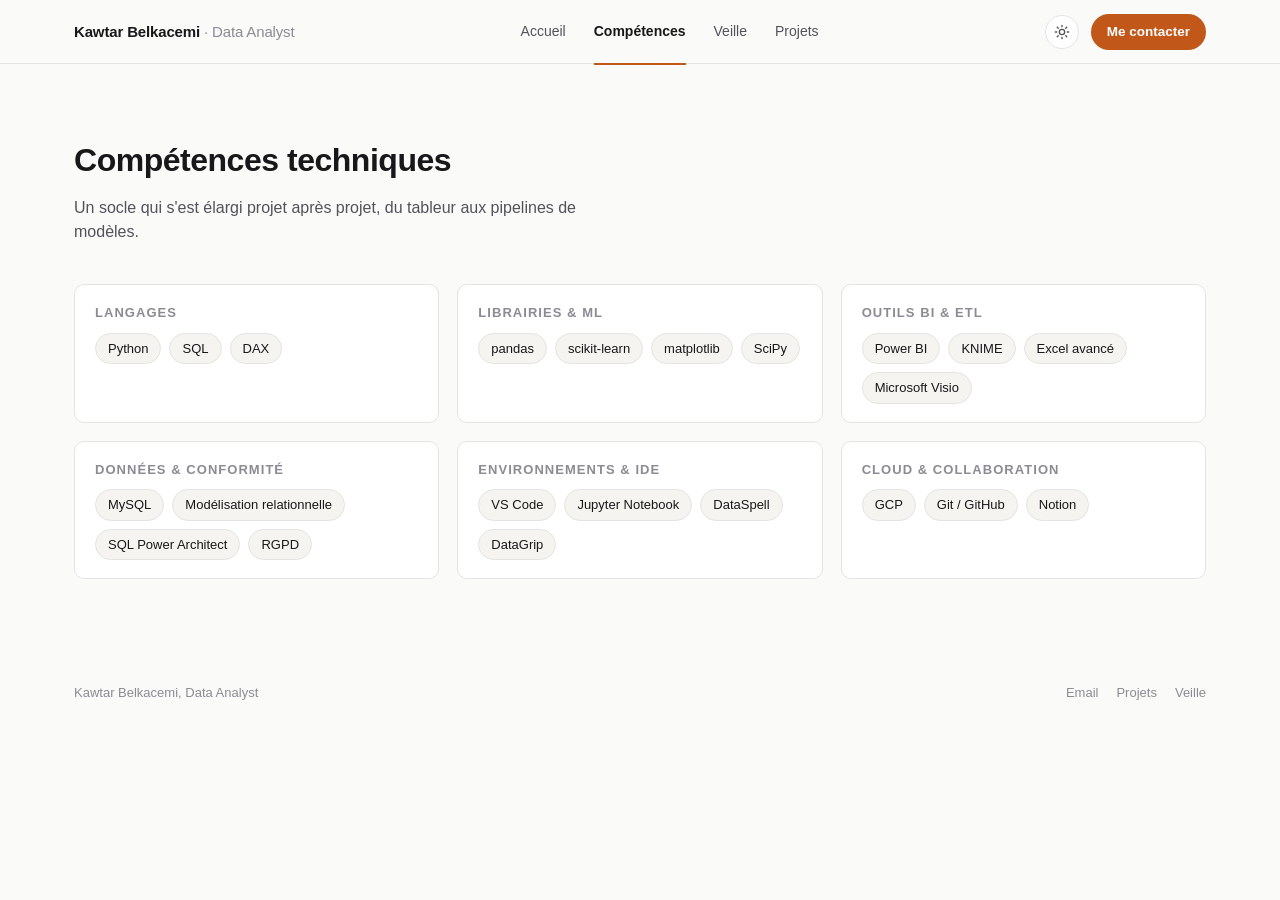
==== competences.html @ e14adc91 "Decouper le portfolio en 4 pages (accueil, competences, veille, projets)" ====
<!doctype html>
<html lang="fr">
<head>
<meta charset="utf-8">
<meta name="viewport" content="width=device-width, initial-scale=1">
<title>Compétences — Kawtar Belkacemi</title>
<meta name="description" content="Compétences techniques de Kawtar Belkacemi, Data Analyst : Python, SQL, Power BI, KNIME, machine learning, conformité RGPD.">
<link rel="stylesheet" href="style.css">
</head>
<body>

<header class="nav">
  <div class="wrap">
    <a class="brand" href="index.html">Kawtar Belkacemi <span>· Data Analyst</span></a>
    <nav class="links">
      <a href="index.html">Accueil</a>
      <a href="competences.html" class="active">Compétences</a>
      <a href="veille.html">Veille</a>
      <a href="projets.html">Projets</a>
    </nav>
    <div class="nav-actions">
      <button class="theme-toggle" id="themeToggle" aria-label="Changer de thème">
        <svg width="16" height="16" viewBox="0 0 24 24" fill="none" stroke="currentColor" stroke-width="2" stroke-linecap="round"><circle cx="12" cy="12" r="4"></circle><path d="M12 2v2M12 20v2M4.9 4.9l1.4 1.4M17.7 17.7l1.4 1.4M2 12h2M20 12h2M4.9 19.1l1.4-1.4M17.7 6.3l1.4-1.4"></path></svg>
      </button>
      <a class="nav-cta" href="mailto:kawtar.belkacemi@gmail.com">Me contacter</a>
    </div>
  </div>
</header>

<main>
  <section id="competences" class="no-border">
    <div class="wrap">
      <div class="section-head">
        <h2>Compétences techniques</h2>
        <p>Un socle qui s'est élargi projet après projet, du tableur aux pipelines de modèles.</p>
      </div>
      <div class="skill-groups" style="grid-template-columns: repeat(3, 1fr); display:grid; gap:18px;">
        <div class="skill-group">
          <h3>Langages</h3>
          <div class="pill-row">
            <span class="pill">Python</span><span class="pill">SQL</span><span class="pill">DAX</span>
          </div>
        </div>
        <div class="skill-group">
          <h3>Librairies &amp; ML</h3>
          <div class="pill-row">
            <span class="pill">pandas</span><span class="pill">scikit-learn</span><span class="pill">matplotlib</span><span class="pill">SciPy</span>
          </div>
        </div>
        <div class="skill-group">
          <h3>Outils BI &amp; ETL</h3>
          <div class="pill-row">
            <span class="pill">Power BI</span><span class="pill">KNIME</span><span class="pill">Excel avancé</span><span class="pill">Microsoft Visio</span>
          </div>
        </div>
        <div class="skill-group">
          <h3>Données &amp; conformité</h3>
          <div class="pill-row">
            <span class="pill">MySQL</span><span class="pill">Modélisation relationnelle</span><span class="pill">SQL Power Architect</span><span class="pill">RGPD</span>
          </div>
        </div>
        <div class="skill-group">
          <h3>Environnements &amp; IDE</h3>
          <div class="pill-row">
            <span class="pill">VS Code</span><span class="pill">Jupyter Notebook</span><span class="pill">DataSpell</span><span class="pill">DataGrip</span>
          </div>
        </div>
        <div class="skill-group">
          <h3>Cloud &amp; collaboration</h3>
          <div class="pill-row">
            <span class="pill">GCP</span><span class="pill">Git / GitHub</span><span class="pill">Notion</span>
          </div>
        </div>
      </div>
    </div>
  </section>
</main>

<footer>
  <div class="wrap">
    <p>Kawtar Belkacemi, Data Analyst</p>
    <div class="foot-links">
      <a href="mailto:kawtar.belkacemi@gmail.com">Email</a>
      <a href="projets.html">Projets</a>
      <a href="veille.html">Veille</a>
    </div>
  </div>
</footer>

<script src="script.js"></script>
</body>
</html>
---- style.css ----
:root {
  --bg: #fafaf9;
  --bg-alt: #f2f1ee;
  --surface: #ffffff;
  --text: #18181b;
  --text-muted: #52525b;
  --text-faint: #8b8b93;
  --border: #e4e4e2;
  --accent: #c2571a;
  --accent-ink: #ffffff;
  --tier2-bg: #f5f4f1;
  --radius: 10px;
  --max-w: 1180px;
  --shadow: 0 1px 2px rgba(24,24,27,.04), 0 8px 24px rgba(24,24,27,.05);
  color-scheme: light;
}

:root[data-theme="dark"] {
  --bg: #131211;
  --bg-alt: #191816;
  --surface: #1d1c19;
  --text: #f2f1ee;
  --text-muted: #b3b1ab;
  --text-faint: #767470;
  --border: #302e2a;
  --accent: #e07a3a;
  --accent-ink: #171310;
  --tier2-bg: #191816;
  --shadow: 0 1px 2px rgba(0,0,0,.3), 0 8px 24px rgba(0,0,0,.35);
  color-scheme: dark;
}

@media (prefers-color-scheme: dark) {
  :root:not([data-theme="light"]) {
    --bg: #131211;
    --bg-alt: #191816;
    --surface: #1d1c19;
    --text: #f2f1ee;
    --text-muted: #b3b1ab;
    --text-faint: #767470;
    --border: #302e2a;
    --accent: #e07a3a;
    --accent-ink: #171310;
    --tier2-bg: #191816;
    --shadow: 0 1px 2px rgba(0,0,0,.3), 0 8px 24px rgba(0,0,0,.35);
    color-scheme: dark;
  }
}

* { box-sizing: border-box; }

html { scroll-behavior: smooth; }

@media (prefers-reduced-motion: reduce) {
  html { scroll-behavior: auto; }
  *, *::before, *::after { animation-duration: .001ms !important; animation-iteration-count: 1 !important; transition-duration: .001ms !important; scroll-behavior: auto !important; }
}

body {
  margin: 0;
  background: var(--bg);
  color: var(--text);
  font-family: -apple-system, BlinkMacSystemFont, "Segoe UI", "Helvetica Neue", Arial, sans-serif;
  line-height: 1.5;
  -webkit-font-smoothing: antialiased;
}

a { color: inherit; }

.wrap { max-width: var(--max-w); margin: 0 auto; padding: 0 24px; }

/* ---------- Nav ---------- */
header.nav {
  position: sticky; top: 0; z-index: 40;
  background: color-mix(in srgb, var(--bg) 88%, transparent);
  backdrop-filter: blur(10px);
  border-bottom: 1px solid var(--border);
  height: 64px;
}
header.nav .wrap { height: 64px; display: flex; align-items: center; justify-content: space-between; gap: 24px; }
.brand { font-weight: 600; font-size: 15px; letter-spacing: -0.01em; white-space: nowrap; color: var(--text); text-decoration: none; }
.brand span { color: var(--text-faint); font-weight: 400; }
nav.links { display: flex; gap: 28px; align-items: center; }
nav.links a {
  font-size: 14px; color: var(--text-muted); text-decoration: none; white-space: nowrap;
  padding: 21px 0; border-bottom: 2px solid transparent;
}
nav.links a:hover { color: var(--text); }
nav.links a.active { color: var(--text); font-weight: 600; border-bottom-color: var(--accent); }
.nav-actions { display: flex; align-items: center; gap: 12px; }
.theme-toggle {
  width: 34px; height: 34px; border-radius: 999px; border: 1px solid var(--border);
  background: var(--surface); display: flex; align-items: center; justify-content: center;
  cursor: pointer; color: var(--text-muted);
}
.theme-toggle:active { transform: scale(0.94); }
.nav-cta {
  font-size: 13.5px; font-weight: 600; padding: 8px 16px; border-radius: 999px;
  background: var(--accent); color: var(--accent-ink); text-decoration: none; white-space: nowrap;
}
@media (max-width: 860px) {
  nav.links { display: none; }
}

/* ---------- Hero ---------- */
.hero { padding: 88px 0 64px; }
.eyebrow {
  font-size: 12px; text-transform: uppercase; letter-spacing: .14em; color: var(--accent);
  font-weight: 700; margin: 0 0 18px;
}
.hero h1 {
  font-size: clamp(34px, 5vw, 54px); line-height: 1.08; letter-spacing: -0.02em;
  margin: 0 0 20px; max-width: 16ch; font-weight: 650;
}
.hero .sub { font-size: 18px; color: var(--text-muted); max-width: 56ch; margin: 0 0 32px; }
.hero-actions { display: flex; gap: 14px; flex-wrap: wrap; }
.btn-primary, .btn-secondary {
  display: inline-flex; align-items: center; gap: 8px; font-size: 14.5px; font-weight: 600;
  padding: 12px 22px; border-radius: 999px; text-decoration: none; white-space: nowrap; border: 1px solid transparent;
}
.btn-primary { background: var(--accent); color: var(--accent-ink); }
.btn-primary:active { transform: scale(.98); }
.btn-secondary { border-color: var(--border); color: var(--text); background: var(--surface); }
.btn-secondary:active { transform: scale(.98); }

.hero-meta {
  margin-top: 56px; padding-top: 28px; border-top: 1px solid var(--border);
  display: grid; grid-template-columns: repeat(4, 1fr); gap: 24px;
}
.hero-meta .stat b { display: block; font-size: 26px; font-weight: 650; letter-spacing: -0.01em; }
.hero-meta .stat span { font-size: 13px; color: var(--text-faint); }
@media (max-width: 720px) { .hero-meta { grid-template-columns: repeat(2, 1fr); } }

/* ---------- Sections ---------- */
section { padding: 72px 0; border-top: 1px solid var(--border); }
section.no-border { border-top: none; }
.section-head { max-width: 62ch; margin-bottom: 40px; }
.section-head h2 { font-size: clamp(24px, 3vw, 32px); letter-spacing: -0.015em; margin: 0 0 12px; font-weight: 650; }
.section-head p { color: var(--text-muted); font-size: 16px; margin: 0; }

/* ---------- About + skills ---------- */
.about-grid { display: grid; grid-template-columns: 1.1fr 0.9fr; gap: 56px; align-items: start; }
.about-grid p { color: var(--text-muted); font-size: 15.5px; margin: 0 0 16px; }
.about-grid p:last-child { margin-bottom: 0; }
@media (max-width: 860px) { .about-grid { grid-template-columns: 1fr; } }

.skill-groups { display: grid; gap: 18px; }
.skill-group { background: var(--surface); border: 1px solid var(--border); border-radius: var(--radius); padding: 18px 20px; }
.skill-group h3 { margin: 0 0 10px; font-size: 13px; text-transform: uppercase; letter-spacing: .08em; color: var(--text-faint); font-weight: 700; }
.pill-row { display: flex; flex-wrap: wrap; gap: 8px; }
.pill { font-size: 13px; padding: 5px 12px; border-radius: 999px; background: var(--tier2-bg); border: 1px solid var(--border); color: var(--text); }

/* ---------- Veille ---------- */
.veille-grid { display: grid; grid-template-columns: repeat(3, 1fr); gap: 20px; }
@media (max-width: 900px) { .veille-grid { grid-template-columns: 1fr; } }
.veille-card { background: var(--surface); border: 1px solid var(--border); border-radius: var(--radius); padding: 24px; }
.veille-card h3 { margin: 0 0 10px; font-size: 16px; font-weight: 650; }
.veille-card p { margin: 0 0 12px; color: var(--text-muted); font-size: 14.5px; }
.veille-card ul { margin: 0; padding-left: 18px; color: var(--text-muted); font-size: 14px; }
.veille-card li { margin-bottom: 6px; }
.veille-note {
  margin-top: 24px; font-size: 13.5px; color: var(--text-faint); border-left: 2px solid var(--border);
  padding-left: 14px;
}

/* ---------- Projects ---------- */
.tier-label { font-size: 12px; text-transform: uppercase; letter-spacing: .1em; color: var(--text-faint); font-weight: 700; margin: 0 0 20px; }

.proof-card {
  background: var(--surface); border: 1px solid var(--border); border-radius: 14px;
  padding: 32px; margin-bottom: 24px;
}
.proof-card-head { display: flex; justify-content: space-between; align-items: flex-start; gap: 24px; margin-bottom: 20px; flex-wrap: wrap; }
.proof-card-head h3 { font-size: 21px; margin: 0 0 6px; letter-spacing: -0.01em; font-weight: 650; }
.proof-card-head .ctx { color: var(--text-muted); font-size: 14.5px; max-width: 62ch; margin: 0; }
.tool-badges { display: flex; gap: 6px; flex-wrap: wrap; justify-content: flex-end; }
.code-link { font-size: 13px; font-weight: 600; color: var(--accent); text-decoration: none; white-space: nowrap; }
.code-link:hover { text-decoration: underline; }
.proof-card-head .links-col { display: flex; flex-direction: column; align-items: flex-end; gap: 10px; }
.compact-card .code-link { display: inline-block; margin-top: 8px; }
.badge { font-size: 12px; font-weight: 600; padding: 4px 10px; border-radius: 6px; background: var(--tier2-bg); border: 1px solid var(--border); color: var(--text-muted); white-space: nowrap; }
.badge.pro { background: var(--accent); color: var(--accent-ink); border-color: var(--accent); }

.proof-body { display: grid; grid-template-columns: 1fr 1fr; gap: 28px; margin-bottom: 20px; }
@media (max-width: 780px) { .proof-body { grid-template-columns: 1fr; } }
.proof-col h4 { font-size: 12px; text-transform: uppercase; letter-spacing: .08em; color: var(--text-faint); margin: 0 0 8px; font-weight: 700; }
.proof-col p, .proof-col ul { margin: 0; font-size: 14.5px; color: var(--text-muted); }
.proof-col ul { padding-left: 18px; }
.proof-col li { margin-bottom: 5px; }

.stat-row { display: grid; grid-template-columns: repeat(4, 1fr); gap: 14px; border-top: 1px solid var(--border); padding-top: 20px; }
@media (max-width: 780px) { .stat-row { grid-template-columns: repeat(2, 1fr); } }
.stat b { display: block; font-size: 22px; font-weight: 650; letter-spacing: -0.01em; }
.stat span { font-size: 12.5px; color: var(--text-faint); }

.limits-line { margin-top: 18px; font-size: 13.5px; color: var(--text-faint); }
.limits-line strong { color: var(--text-muted); }

/* Tier 2 compact list */
.compact-grid { display: grid; grid-template-columns: repeat(2, 1fr); gap: 16px; }
@media (max-width: 780px) { .compact-grid { grid-template-columns: 1fr; } }
.compact-card {
  background: var(--tier2-bg); border: 1px solid var(--border); border-radius: var(--radius);
  padding: 20px 22px;
}
.compact-card .row1 { display: flex; justify-content: space-between; align-items: baseline; gap: 12px; margin-bottom: 6px; }
.compact-card h4 { font-size: 15.5px; margin: 0; font-weight: 650; }
.compact-card .tool { font-size: 12px; color: var(--text-faint); white-space: nowrap; }
.compact-card p { margin: 0; font-size: 13.5px; color: var(--text-muted); }
.compact-card .kpi { margin-top: 10px; font-size: 13px; color: var(--accent); font-weight: 600; }

/* ---------- Contact ---------- */
.contact-box {
  background: var(--surface); border: 1px solid var(--border); border-radius: 14px;
  padding: 44px; text-align: left; display: flex; justify-content: space-between; align-items: center; gap: 24px; flex-wrap: wrap;
}
.contact-box h2 { margin: 0 0 8px; font-size: 26px; letter-spacing: -0.01em; }
.contact-box p { margin: 0; color: var(--text-muted); }

/* ---------- Footer ---------- */
footer { padding: 32px 0 48px; }
footer .wrap { display: flex; justify-content: space-between; align-items: center; flex-wrap: wrap; gap: 12px; }
footer p { margin: 0; font-size: 13px; color: var(--text-faint); }
footer .foot-links { display: flex; gap: 18px; }
footer .foot-links a { font-size: 13px; color: var(--text-faint); text-decoration: none; }
footer .foot-links a:hover { color: var(--text-muted); }

/* Reveal on scroll */
.reveal { opacity: 0; transform: translateY(16px); transition: opacity .5s ease, transform .5s ease; }
.reveal.in { opacity: 1; transform: translateY(0); }
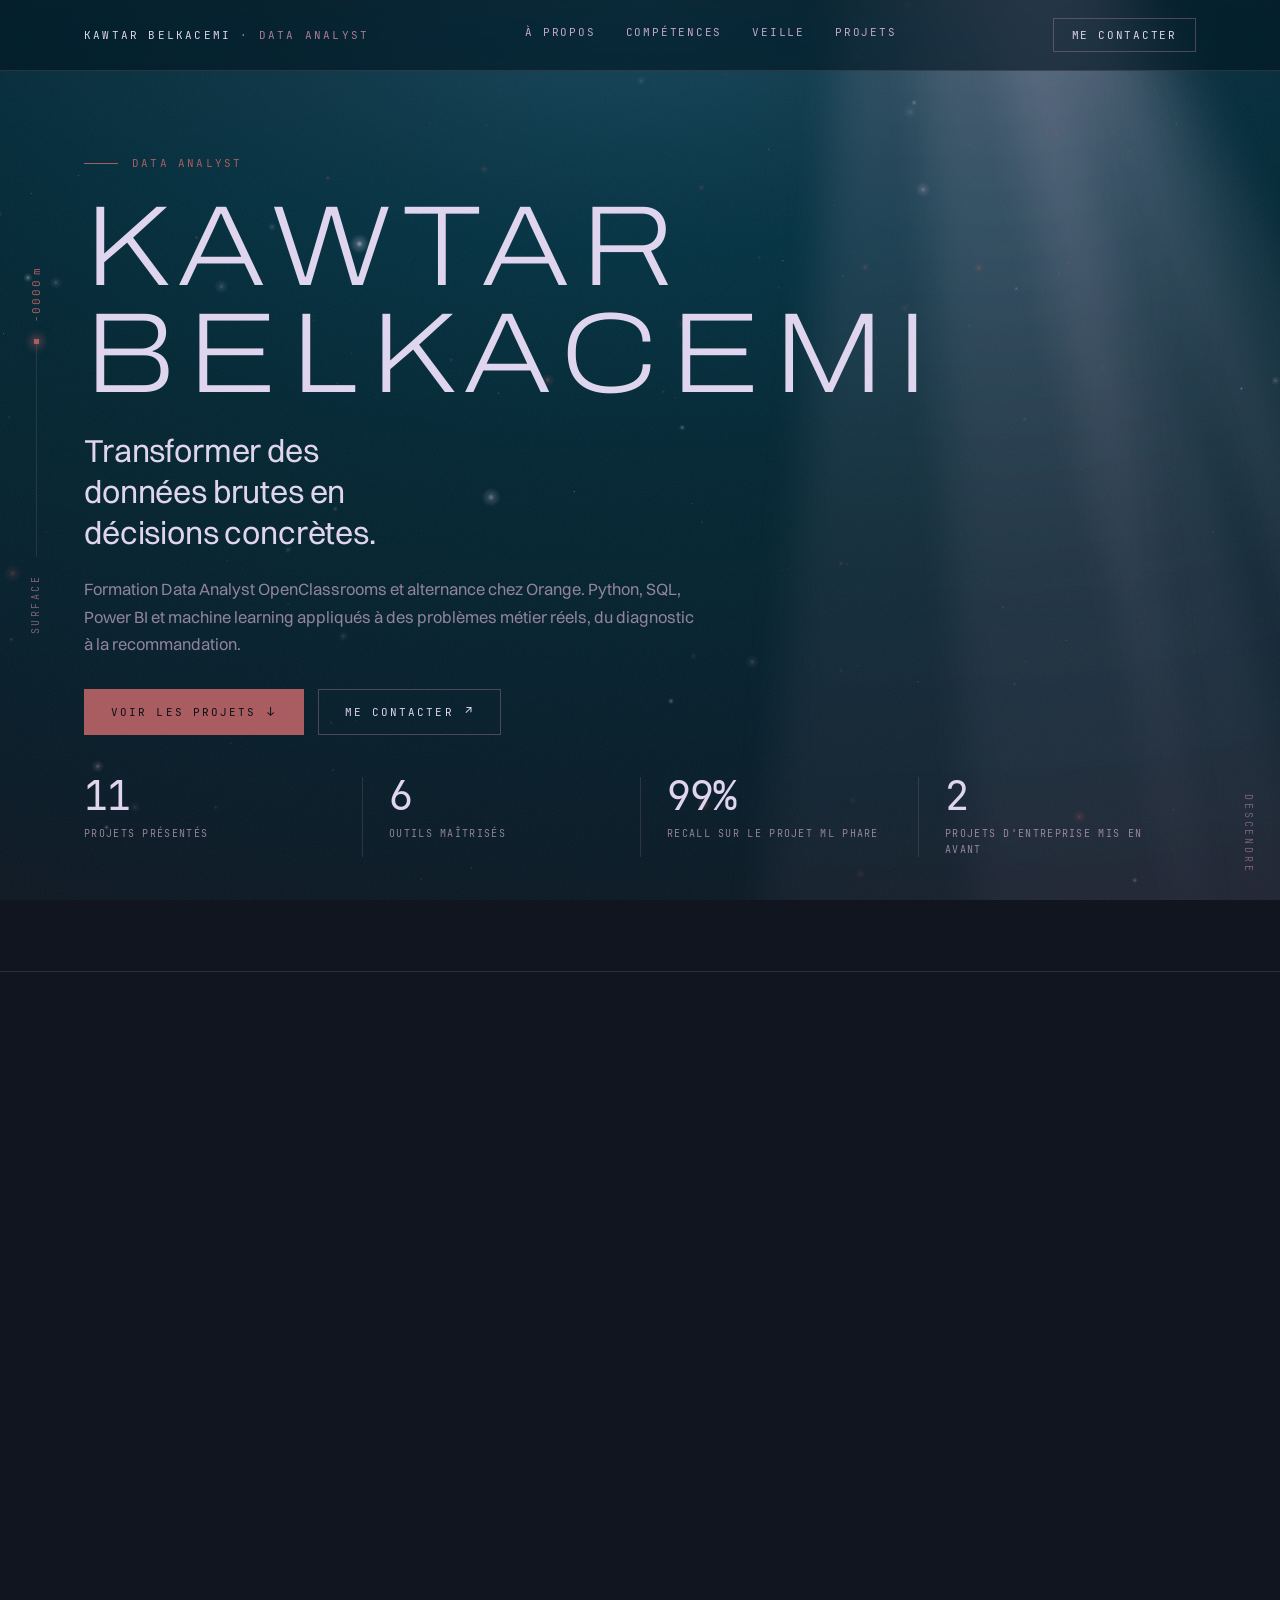
==== commit 458f9ca8: "Refonte visuelle : direction Immersion, le scroll devient une plongee Le site passe d'une identite c" ====
--- a/competences.html
+++ b/competences.html
@@ -4,89 +4,12 @@
 <meta charset="utf-8">
 <meta name="viewport" content="width=device-width, initial-scale=1">
 <title>Compétences — Kawtar Belkacemi</title>
-<meta name="description" content="Compétences techniques de Kawtar Belkacemi, Data Analyst : Python, SQL, Power BI, KNIME, machine learning, conformité RGPD.">
-<link rel="stylesheet" href="style.css">
+<link rel="canonical" href="index.html">
+<meta name="robots" content="noindex">
+<meta http-equiv="refresh" content="0; url=index.html#competences">
 </head>
-<body>
-
-<header class="nav">
-  <div class="wrap">
-    <a class="brand" href="index.html">Kawtar Belkacemi <span>· Data Analyst</span></a>
-    <nav class="links">
-      <a href="index.html">Accueil</a>
-      <a href="competences.html" class="active">Compétences</a>
-      <a href="veille.html">Veille</a>
-      <a href="projets.html">Projets</a>
-    </nav>
-    <div class="nav-actions">
-      <button class="theme-toggle" id="themeToggle" aria-label="Changer de thème">
-        <svg width="16" height="16" viewBox="0 0 24 24" fill="none" stroke="currentColor" stroke-width="2" stroke-linecap="round"><circle cx="12" cy="12" r="4"></circle><path d="M12 2v2M12 20v2M4.9 4.9l1.4 1.4M17.7 17.7l1.4 1.4M2 12h2M20 12h2M4.9 19.1l1.4-1.4M17.7 6.3l1.4-1.4"></path></svg>
-      </button>
-      <a class="nav-cta" href="mailto:kawtar.belkacemi@gmail.com">Me contacter</a>
-    </div>
-  </div>
-</header>
-
-<main>
-  <section id="competences" class="no-border">
-    <div class="wrap">
-      <div class="section-head">
-        <h2>Compétences techniques</h2>
-        <p>Un socle qui s'est élargi projet après projet, du tableur aux pipelines de modèles.</p>
-      </div>
-      <div class="skill-groups" style="grid-template-columns: repeat(3, 1fr); display:grid; gap:18px;">
-        <div class="skill-group">
-          <h3>Langages</h3>
-          <div class="pill-row">
-            <span class="pill">Python</span><span class="pill">SQL</span><span class="pill">DAX</span>
-          </div>
-        </div>
-        <div class="skill-group">
-          <h3>Librairies &amp; ML</h3>
-          <div class="pill-row">
-            <span class="pill">pandas</span><span class="pill">scikit-learn</span><span class="pill">matplotlib</span><span class="pill">SciPy</span>
-          </div>
-        </div>
-        <div class="skill-group">
-          <h3>Outils BI &amp; ETL</h3>
-          <div class="pill-row">
-            <span class="pill">Power BI</span><span class="pill">KNIME</span><span class="pill">Excel avancé</span><span class="pill">Microsoft Visio</span>
-          </div>
-        </div>
-        <div class="skill-group">
-          <h3>Données &amp; conformité</h3>
-          <div class="pill-row">
-            <span class="pill">MySQL</span><span class="pill">Modélisation relationnelle</span><span class="pill">SQL Power Architect</span><span class="pill">RGPD</span>
-          </div>
-        </div>
-        <div class="skill-group">
-          <h3>Environnements &amp; IDE</h3>
-          <div class="pill-row">
-            <span class="pill">VS Code</span><span class="pill">Jupyter Notebook</span><span class="pill">DataSpell</span><span class="pill">DataGrip</span>
-          </div>
-        </div>
-        <div class="skill-group">
-          <h3>Cloud &amp; collaboration</h3>
-          <div class="pill-row">
-            <span class="pill">GCP</span><span class="pill">Git / GitHub</span><span class="pill">Notion</span>
-          </div>
-        </div>
-      </div>
-    </div>
-  </section>
-</main>
-
-<footer>
-  <div class="wrap">
-    <p>Kawtar Belkacemi, Data Analyst</p>
-    <div class="foot-links">
-      <a href="mailto:kawtar.belkacemi@gmail.com">Email</a>
-      <a href="projets.html">Projets</a>
-      <a href="veille.html">Veille</a>
-    </div>
-  </div>
-</footer>
-
-<script src="script.js"></script>
+<body style="background:#032633;color:#E0D5EF;font-family:system-ui,sans-serif;padding:48px">
+<p>Le portfolio tient désormais sur une seule page.
+<a href="index.html#competences" style="color:#AA5D60">Aller à la section Compétences</a>.</p>
 </body>
 </html>
